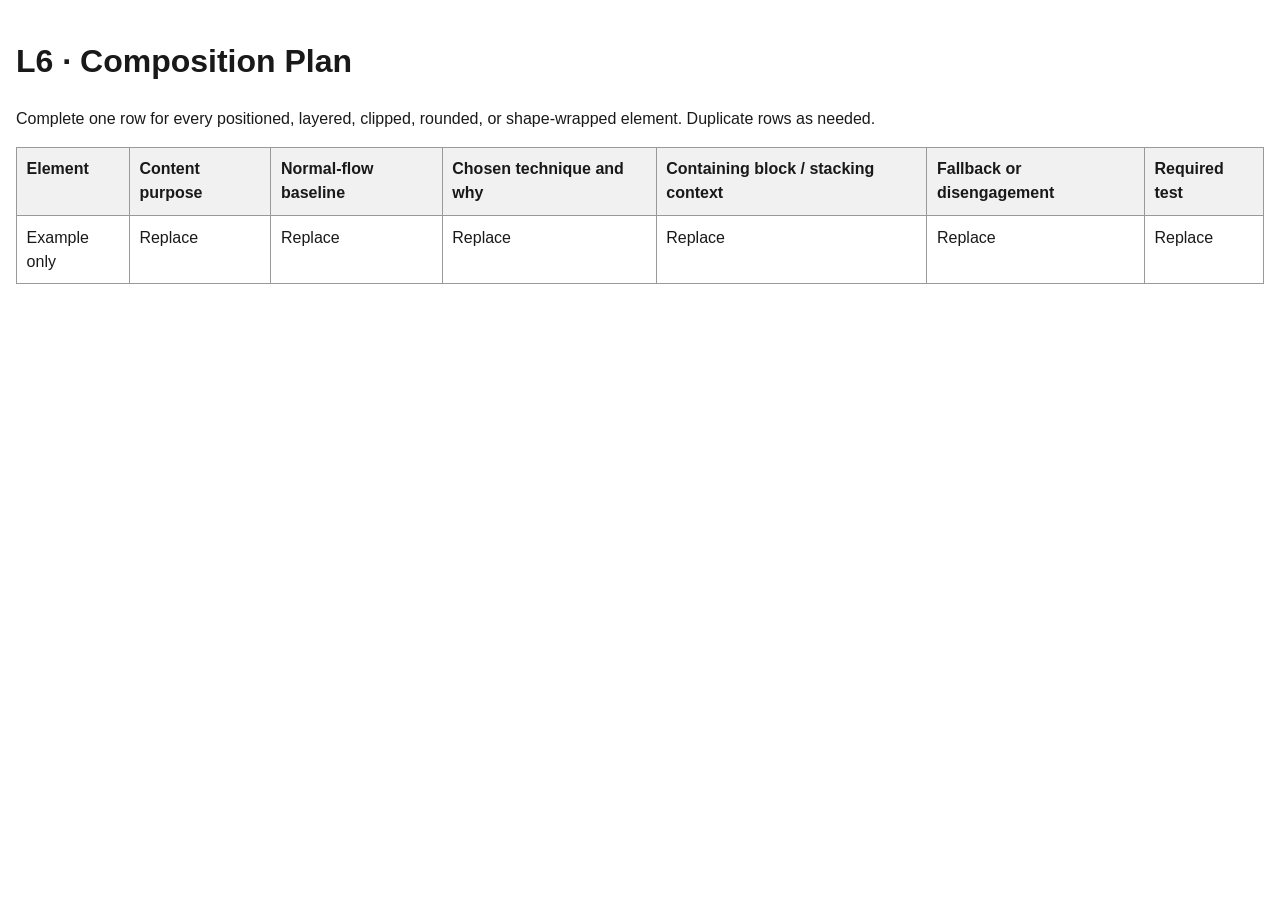
==== composition-plan.html @ 522ce02d "Initial commit with writing." ====
<!doctype html>
<html lang="en">
    <head>
        <meta charset="utf-8">
        <meta name="viewport" content="width=device-width,initial-scale=1">
        <title>Composition Plan</title>
        <style>
            body{
                font-family:Arial,sans-serif;
                line-height:1.5;
                max-width:90rem;
                margin:auto;
                padding:1rem;
                color:#191919;
                }
            table{
                width:100%;
                border-collapse:collapse;
                }
            th,td{
                padding:.6rem;
                border:1px solid #999;
                text-align:left;
                vertical-align:top;
                }
            th{
                background:#f1f1f1;
                }
        </style>
        </head>
        <body>
            <h1>L6 · Composition Plan</h1>
            <p>Complete one row for every positioned, layered, clipped, rounded, or shape-wrapped element. Duplicate rows as needed.</p>
            <table>
                <thead>
                    <tr>
                        <th>Element</th>
                        <th>Content purpose</th>
                        <th>Normal-flow baseline</th>
                        <th>Chosen technique and why</th>
                        <th>Containing block / stacking context</th>
                        <th>Fallback or disengagement</th>
                        <th>Required test</th>
                    </tr>
                </thead>
                <tbody>
                    <tr>
                        <td>Example only</td>
                        <td>Replace</td>
                        <td>Replace</td>
                        <td>Replace</td>
                        <td>Replace</td>
                        <td>Replace</td>
                        <td>Replace</td>
                    </tr>
                </tbody>
            </table>
        </body>
        </html>
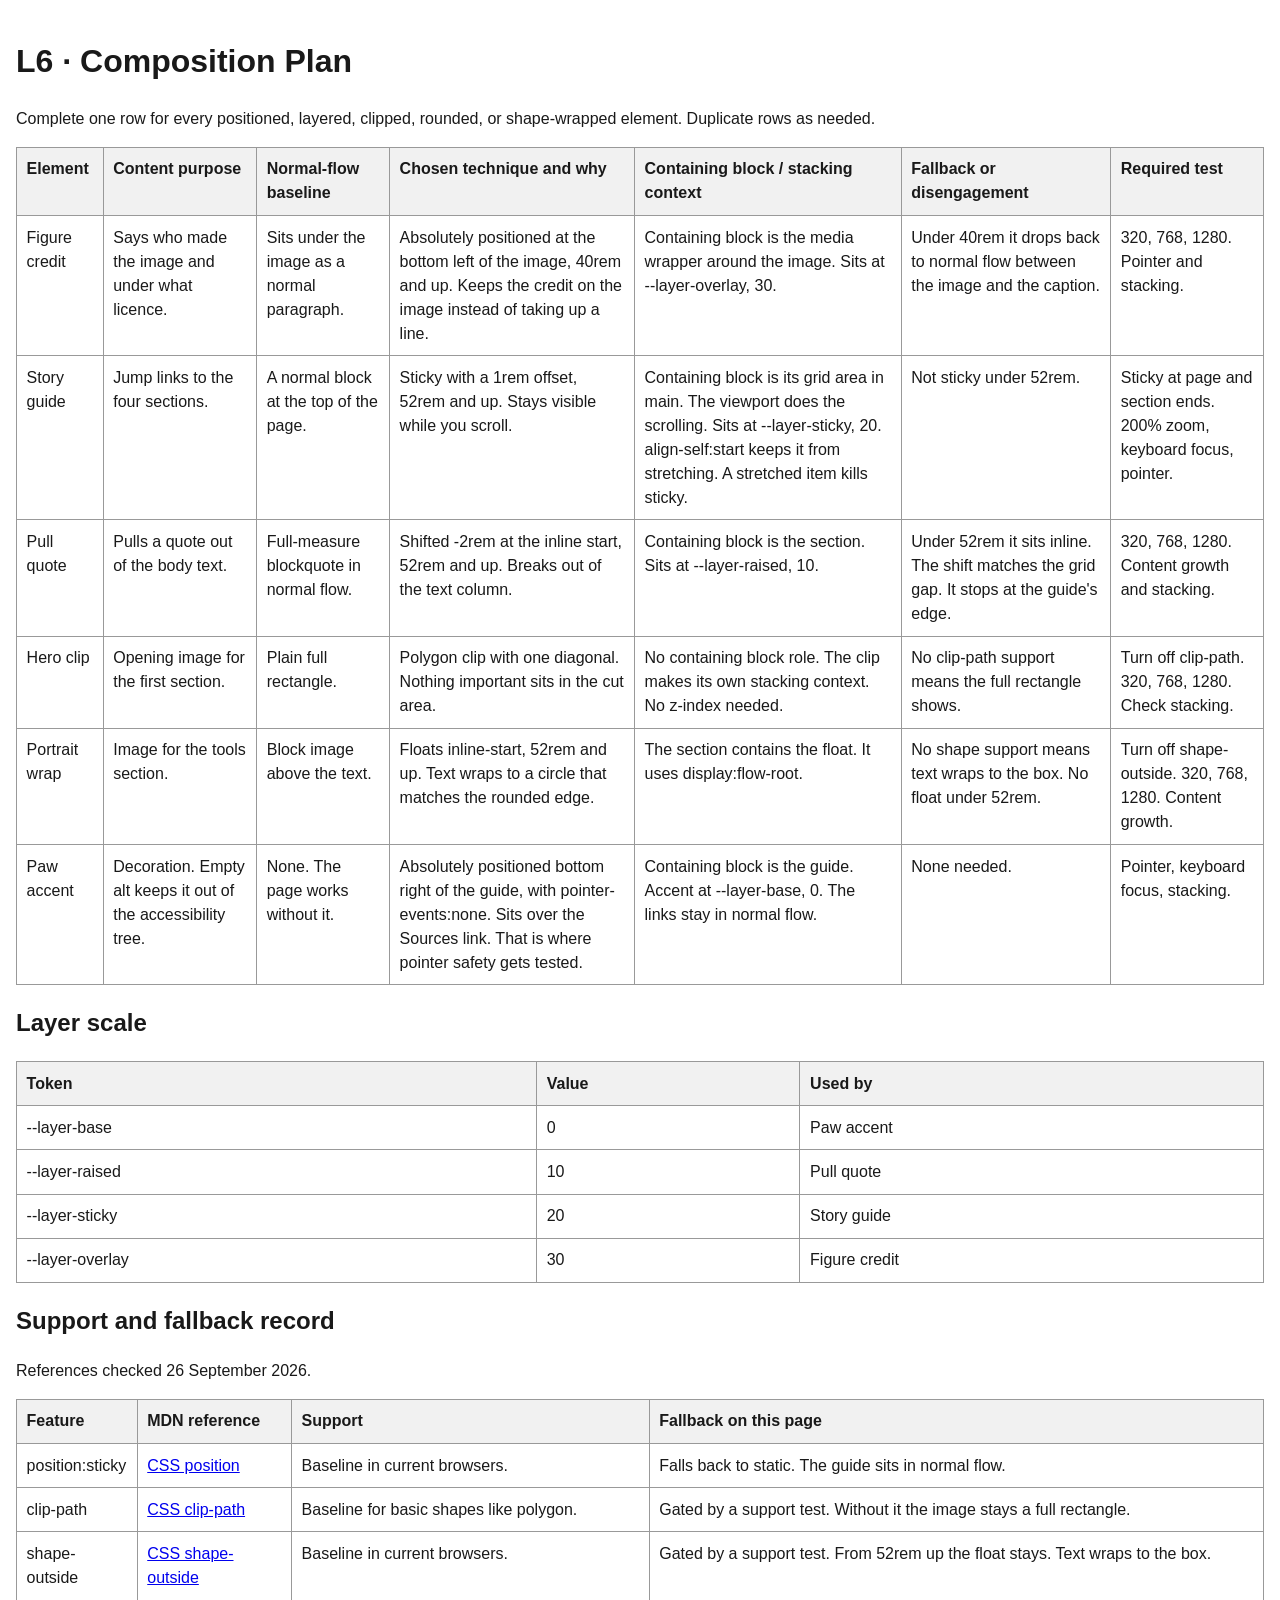
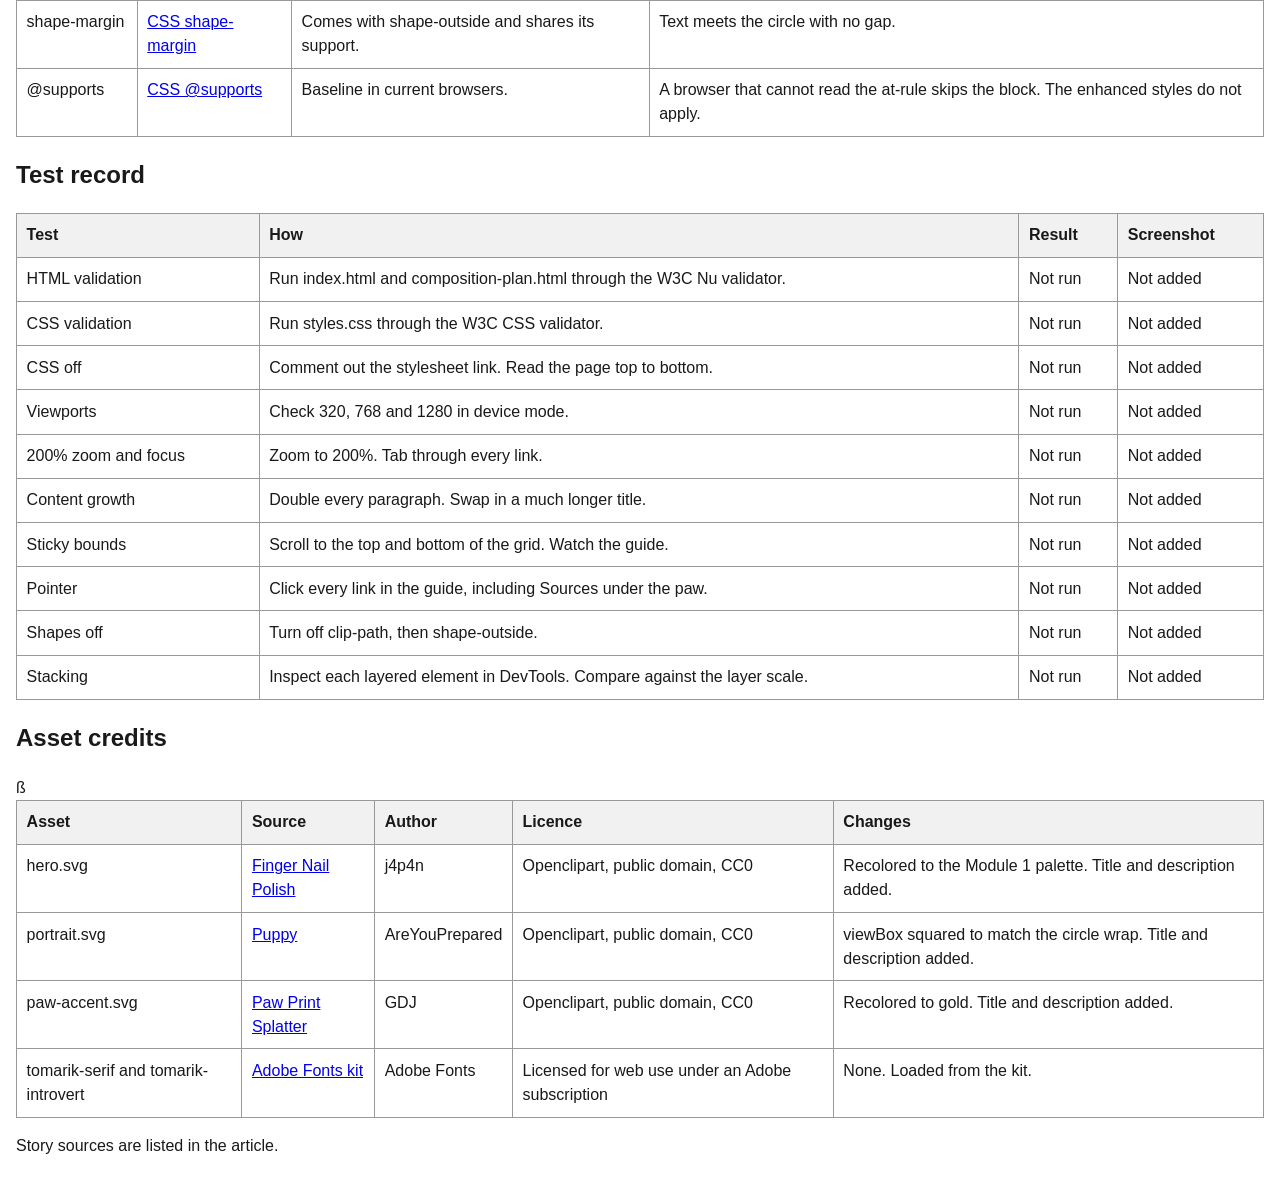
==== commit 5f29573e: "Add composition plan" ====
--- a/composition-plan.html
+++ b/composition-plan.html
@@ -45,15 +45,256 @@
                 </thead>
                 <tbody>
                     <tr>
-                        <td>Example only</td>
-                        <td>Replace</td>
-                        <td>Replace</td>
-                        <td>Replace</td>
-                        <td>Replace</td>
-                        <td>Replace</td>
-                        <td>Replace</td>
-                    </tr>
-                </tbody>
-            </table>
+                        <td>Figure credit</td>
+                        <td>Says who made the image and under what licence.</td>
+                        <td>Sits under the image as a normal paragraph.</td>
+                        <td>Absolutely positioned at the bottom left of the image, 40rem and up. Keeps the credit on the image instead of taking up a line.</td>
+                        <td>Containing block is the media wrapper around the image. Sits at --layer-overlay, 30.</td>
+                        <td>Under 40rem it drops back to normal flow between the image and the caption.</td>
+                        <td>320, 768, 1280. Pointer and stacking.</td>
+                    </tr>
+                    <tr>
+                        <td>Story guide</td>
+                        <td>Jump links to the four sections.</td>
+                        <td>A normal block at the top of the page.</td>
+                        <td>Sticky with a 1rem offset, 52rem and up. Stays visible while you scroll.</td>
+                        <td>Containing block is its grid area in main. The viewport does the scrolling. Sits at --layer-sticky, 20. align-self:start keeps it from stretching. A stretched item kills sticky.</td>
+                        <td>Not sticky under 52rem.</td>
+                        <td>Sticky at page and section ends. 200% zoom, keyboard focus, pointer.</td>
+                    </tr>
+                    <tr>
+                        <td>Pull quote</td>
+                        <td>Pulls a quote out of the body text.</td>
+                        <td>Full-measure blockquote in normal flow.</td>
+                        <td>Shifted -2rem at the inline start, 52rem and up. Breaks out of the text column.</td>
+                        <td>Containing block is the section. Sits at --layer-raised, 10.</td>
+                        <td>Under 52rem it sits inline. The shift matches the grid gap. It stops at the guide's edge.</td>
+                        <td>320, 768, 1280. Content growth and stacking.</td>
+                    </tr>
+                    <tr>
+                        <td>Hero clip</td>
+                        <td>Opening image for the first section.</td>
+                        <td>Plain full rectangle.</td>
+                        <td>Polygon clip with one diagonal. Nothing important sits in the cut area.</td>
+                        <td>No containing block role. The clip makes its own stacking context. No z-index needed.</td>
+                        <td>No clip-path support means the full rectangle shows.</td>
+                        <td>Turn off clip-path. 320, 768, 1280. Check stacking.</td>
+                    </tr>
+                    <tr>
+                        <td>Portrait wrap</td>
+                        <td>Image for the tools section.</td>
+                        <td>Block image above the text.</td>
+                        <td>Floats inline-start, 52rem and up. Text wraps to a circle that matches the rounded edge.</td>
+                        <td>The section contains the float. It uses display:flow-root.</td>
+                        <td>No shape support means text wraps to the box. No float under 52rem.</td>
+                        <td>Turn off shape-outside. 320, 768, 1280. Content growth.</td>
+                    </tr>
+                    <tr>
+                        <td>Paw accent</td>
+                        <td>Decoration. Empty alt keeps it out of the accessibility tree.</td>
+                        <td>None. The page works without it.</td>
+                        <td>Absolutely positioned bottom right of the guide, with pointer-events:none. Sits over the Sources link. That is where pointer safety gets tested.</td>
+                        <td>Containing block is the guide. Accent at --layer-base, 0. The links stay in normal flow.</td>
+                        <td>None needed.</td>
+                        <td>Pointer, keyboard focus, stacking.</td>
+                    </tr>
+                </tbody>
+            </table>
+
+            <h2>Layer scale</h2>
+            <table>
+                <thead>
+                    <tr>
+                        <th>Token</th>
+                        <th>Value</th>
+                        <th>Used by</th>
+                    </tr>
+                </thead>
+                <tbody>
+                    <tr>
+                        <td>--layer-base</td>
+                        <td>0</td>
+                        <td>Paw accent</td>
+                    </tr>
+                    <tr>
+                        <td>--layer-raised</td>
+                        <td>10</td>
+                        <td>Pull quote</td>
+                    </tr>
+                    <tr>
+                        <td>--layer-sticky</td>
+                        <td>20</td>
+                        <td>Story guide</td>
+                    </tr>
+                    <tr>
+                        <td>--layer-overlay</td>
+                        <td>30</td>
+                        <td>Figure credit</td>
+                    </tr>
+                </tbody>
+            </table>
+
+            <h2>Support and fallback record</h2>
+            <p>References checked 26 September 2026.</p>
+            <table>
+                <thead>
+                    <tr>
+                        <th>Feature</th>
+                        <th>MDN reference</th>
+                        <th>Support</th>
+                        <th>Fallback on this page</th>
+                    </tr>
+                </thead>
+                <tbody>
+                    <tr>
+                        <td>position:sticky</td>
+                        <td><a href="https://developer.mozilla.org/en-US/docs/Web/CSS/position">CSS position</a></td>
+                        <td>Baseline in current browsers.</td>
+                        <td>Falls back to static. The guide sits in normal flow.</td>
+                    </tr>
+                    <tr>
+                        <td>clip-path</td>
+                        <td><a href="https://developer.mozilla.org/en-US/docs/Web/CSS/clip-path">CSS clip-path</a></td>
+                        <td>Baseline for basic shapes like polygon.</td>
+                        <td>Gated by a support test. Without it the image stays a full rectangle.</td>
+                    </tr>
+                    <tr>
+                        <td>shape-outside</td>
+                        <td><a href="https://developer.mozilla.org/en-US/docs/Web/CSS/shape-outside">CSS shape-outside</a></td>
+                        <td>Baseline in current browsers.</td>
+                        <td>Gated by a support test. From 52rem up the float stays. Text wraps to the box.</td>
+                    </tr>
+                    <tr>
+                        <td>shape-margin</td>
+                        <td><a href="https://developer.mozilla.org/en-US/docs/Web/CSS/shape-margin">CSS shape-margin</a></td>
+                        <td>Comes with shape-outside and shares its support.</td>
+                        <td>Text meets the circle with no gap.</td>
+                    </tr>
+                    <tr>
+                        <td>@supports</td>
+                        <td><a href="https://developer.mozilla.org/en-US/docs/Web/CSS/@supports">CSS @supports</a></td>
+                        <td>Baseline in current browsers.</td>
+                        <td>A browser that cannot read the at-rule skips the block. The enhanced styles do not apply.</td>
+                    </tr>
+                </tbody>
+            </table>
+
+            <h2>Test record</h2>
+            <table>
+                <thead>
+                    <tr>
+                        <th>Test</th>
+                        <th>How</th>
+                        <th>Result</th>
+                        <th>Screenshot</th>
+                    </tr>
+                </thead>
+                <tbody>
+                    <tr>
+                        <td>HTML validation</td>
+                        <td>Run index.html and composition-plan.html through the W3C Nu validator.</td>
+                        <td>Not run</td>
+                        <td>Not added</td>
+                    </tr>
+                    <tr>
+                        <td>CSS validation</td>
+                        <td>Run styles.css through the W3C CSS validator.</td>
+                        <td>Not run</td>
+                        <td>Not added</td>
+                    </tr>
+                    <tr>
+                        <td>CSS off</td>
+                        <td>Comment out the stylesheet link. Read the page top to bottom.</td>
+                        <td>Not run</td>
+                        <td>Not added</td>
+                    </tr>
+                    <tr>
+                        <td>Viewports</td>
+                        <td>Check 320, 768 and 1280 in device mode.</td>
+                        <td>Not run</td>
+                        <td>Not added</td>
+                    </tr>
+                    <tr>
+                        <td>200% zoom and focus</td>
+                        <td>Zoom to 200%. Tab through every link.</td>
+                        <td>Not run</td>
+                        <td>Not added</td>
+                    </tr>
+                    <tr>
+                        <td>Content growth</td>
+                        <td>Double every paragraph. Swap in a much longer title.</td>
+                        <td>Not run</td>
+                        <td>Not added</td>
+                    </tr>
+                    <tr>
+                        <td>Sticky bounds</td>
+                        <td>Scroll to the top and bottom of the grid. Watch the guide.</td>
+                        <td>Not run</td>
+                        <td>Not added</td>
+                    </tr>
+                    <tr>
+                        <td>Pointer</td>
+                        <td>Click every link in the guide, including Sources under the paw.</td>
+                        <td>Not run</td>
+                        <td>Not added</td>
+                    </tr>
+                    <tr>
+                        <td>Shapes off</td>
+                        <td>Turn off clip-path, then shape-outside.</td>
+                        <td>Not run</td>
+                        <td>Not added</td>
+                    </tr>
+                    <tr>
+                        <td>Stacking</td>
+                        <td>Inspect each layered element in DevTools. Compare against the layer scale.</td>
+                        <td>Not run</td>
+                        <td>Not added</td>
+                    </tr>
+                </tbody>
+            </table>
+
+            <h2>Asset credits</h2>
+            <table>
+                <thead>
+                    <tr>ß
+                        <th>Asset</th>
+                        <th>Source</th>
+                        <th>Author</th>
+                        <th>Licence</th>
+                        <th>Changes</th>
+                    </tr>
+                </thead>
+                <tbody>
+                    <tr>
+                        <td>hero.svg</td>
+                        <td><a href="https://openclipart.org/detail/311186/finger-nail-polish">Finger Nail Polish</a></td>
+                        <td>j4p4n</td>
+                        <td>Openclipart, public domain, CC0</td>
+                        <td>Recolored to the Module 1 palette. Title and description added.</td>
+                    </tr>
+                    <tr>
+                        <td>portrait.svg</td>
+                        <td><a href="https://openclipart.org/detail/354850/puppy">Puppy</a></td>
+                        <td>AreYouPrepared</td>
+                        <td>Openclipart, public domain, CC0</td>
+                        <td>viewBox squared to match the circle wrap. Title and description added.</td>
+                    </tr>
+                    <tr>
+                        <td>paw-accent.svg</td>
+                        <td><a href="https://openclipart.org/detail/308497/paw-print-splatter">Paw Print Splatter</a></td>
+                        <td>GDJ</td>
+                        <td>Openclipart, public domain, CC0</td>
+                        <td>Recolored to gold. Title and description added.</td>
+                    </tr>
+                    <tr>
+                        <td>tomarik-serif and tomarik-introvert</td>
+                        <td><a href="https://use.typekit.net/msn8lcj.css">Adobe Fonts kit</a></td>
+                        <td>Adobe Fonts</td>
+                        <td>Licensed for web use under an Adobe subscription</td>
+                        <td>None. Loaded from the kit.</td>
+                    </tr>
+                </tbody>
+            </table>
+            <p>Story sources are listed in the article.</p>
         </body>
         </html>
